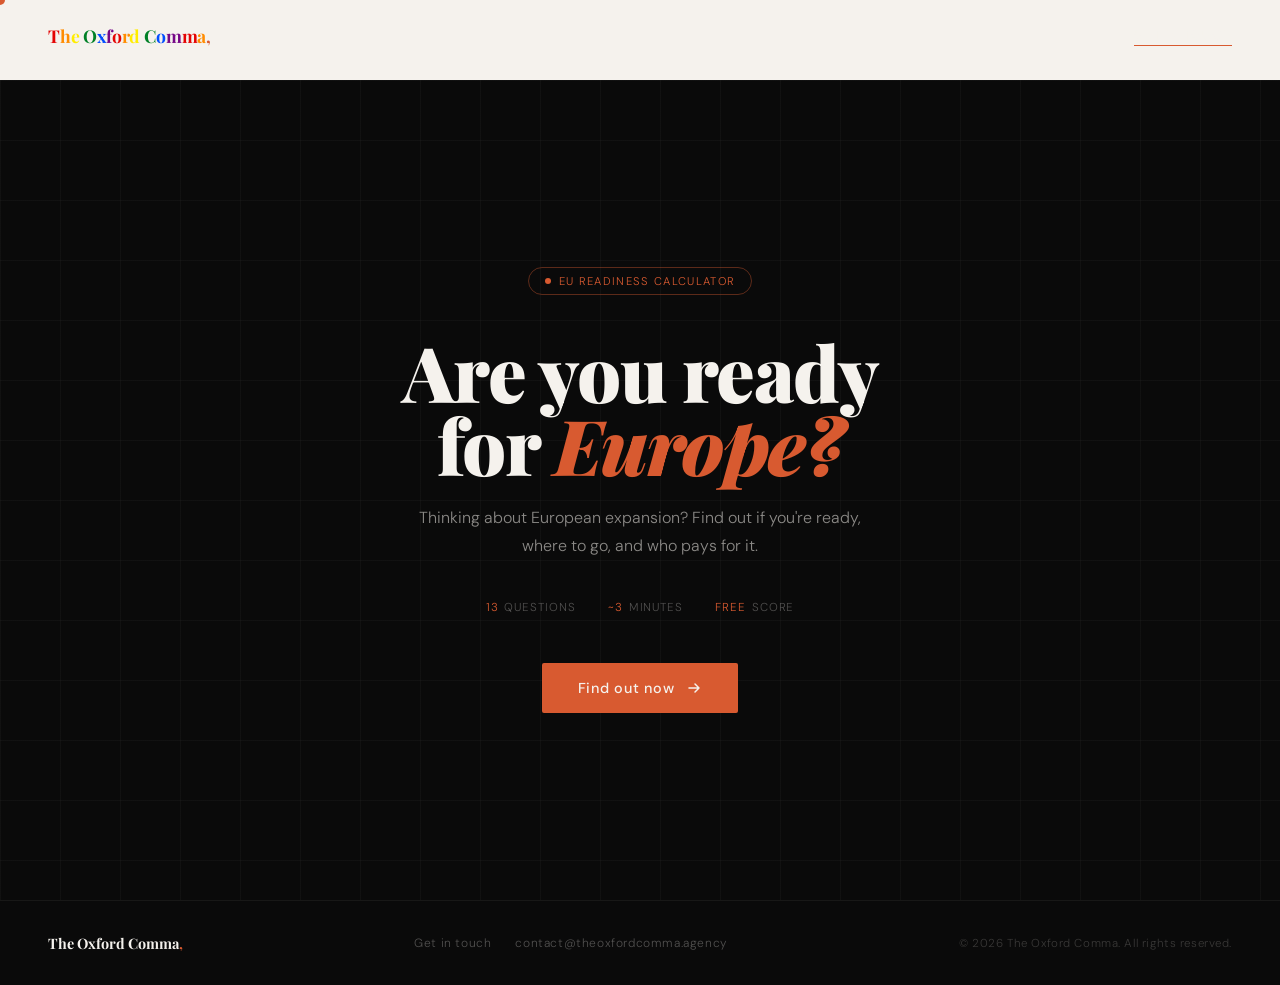
==== eu-readiness.html @ 48e71e90 "eu readiness quiz" ====
<!DOCTYPE html>
<html lang="en">

<head>
  <!-- Google Tag Manager -->
  <script>(function (w, d, s, l, i) {
      w[l] = w[l] || []; w[l].push({
        'gtm.start':
          new Date().getTime(), event: 'gtm.js'
      }); var f = d.getElementsByTagName(s)[0],
        j = d.createElement(s), dl = l != 'dataLayer' ? '&l=' + l : ''; j.async = true; j.src =
          'https://www.googletagmanager.com/gtm.js?id=' + i + dl; f.parentNode.insertBefore(j, f);
    })(window, document, 'script', 'dataLayer', 'GTM-T5JSSHBG');</script>
  <!-- End Google Tag Manager -->

  <meta charset="UTF-8">
  <meta name="viewport" content="width=device-width, initial-scale=1.0">
  <title>Are You Ready for Europe? — The Oxford Comma</title>
  <meta name="description"
    content="Find out if your Canadian tech company is ready for European expansion. 13 questions, 3 minutes, a personalised readiness score and market recommendation.">

  <link rel="preconnect" href="https://fonts.googleapis.com">
  <link rel="preconnect" href="https://fonts.gstatic.com" crossorigin>
  <link
    href="https://fonts.googleapis.com/css2?family=Playfair+Display:ital,wght@0,700;0,900;1,700&family=DM+Sans:wght@300;400;500&display=swap"
    rel="stylesheet">

  <link rel="stylesheet" href="styles.css">
  <link rel="stylesheet" href="eu-readiness.css">
  <script src="scripts/config.js"></script>
  <script src="scripts/components.js" defer></script>
  <script src="scripts/quiz.js" defer></script>
</head>

<body class="quiz-page">
  <!-- Google Tag Manager (noscript) -->
  <noscript><iframe src="https://www.googletagmanager.com/ns.html?id=GTM-T5JSSHBG" height="0" width="0"
      style="display:none;visibility:hidden"></iframe></noscript>
  <!-- End Google Tag Manager (noscript) -->

  <!-- Nav injected here by components.js -->
  <div id="nav-placeholder"></div>

  <main class="quiz-main" style="padding-top: 80px;">

    <!-- Screen 1: Intro -->
    <div class="quiz-screen active" id="screen-intro">
      <div class="intro-grid"></div>
      <div class="intro-inner">
        <div class="intro-pill">
          <span class="intro-pill-dot"></span>
          EU Readiness Calculator
        </div>
        <h1 class="intro-headline">
          Are you ready<br>for <em>Europe?</em>
        </h1>
        <p class="intro-sub">
          Thinking about European expansion? Find out if you're ready, where to go, and who pays for it.
        </p>
        <div class="intro-meta">
          <div class="intro-meta-item"><span>13</span> questions</div>
          <div class="intro-meta-item"><span>~3</span> minutes</div>
          <div class="intro-meta-item"><span>Free</span> score</div>
        </div>
        <button class="btn-start" onclick="startQuiz()">
          Find out now
          <svg width="16" height="16" viewBox="0 0 16 16" fill="none">
            <path d="M3 8h10M9 4l4 4-4 4" stroke="currentColor" stroke-width="1.5" stroke-linecap="round"
              stroke-linejoin="round" />
          </svg>
        </button>
      </div>
    </div>

    <!-- Screen 2: Questions -->
    <div class="quiz-screen" id="screen-questions">
      <div class="quiz-progress-wrap">
        <div class="quiz-progress-track">
          <div class="quiz-progress-bar" id="progressBar"></div>
        </div>
        <span class="quiz-progress-label" id="progressLabel">0 of 13</span>
      </div>
      <div id="questionContainer" style="padding: 4rem 3rem; max-width: 640px; margin: 0 auto; width: 100%;"></div>
    </div>

    <!-- Screen 3: Score reveal -->
    <div class="quiz-screen" id="screen-score">
      <div class="intro-grid"></div>
      <div class="score-inner">
        <div class="score-label">Your readiness score</div>
        <div class="score-display">
          <div class="score-number-wrap">
            <span class="score-counter" id="scoreCounter">0.0</span>
            <span class="score-denom">/10</span>
          </div>
        </div>
        <div class="score-band-label" id="scoreBand"></div>
        <p class="score-body-text" id="scoreBody"></p>
        <div class="score-resource" id="scoreResource"></div>
        <div class="email-gate">
          <div class="email-gate-label">Get your full result</div>
          <div class="email-gate-headline">Which market fits you. What funding is available. A warm introduction to the
            right people.</div>
          <p class="email-gate-sub">Enter your email to unlock your personalised market recommendation and funding
            guide.</p>
          <div class="email-gate-row">
            <input type="email" class="email-gate-input" id="emailInput" placeholder="your@company.com"
              autocomplete="email" onkeydown="if(event.key==='Enter') submitEmail()">
            <button class="email-gate-btn" id="emailSubmitBtn" onclick="submitEmail()">
              Unlock result
              <svg width="14" height="14" viewBox="0 0 16 16" fill="none">
                <path d="M3 8h10M9 4l4 4-4 4" stroke="currentColor" stroke-width="1.5" stroke-linecap="round"
                  stroke-linejoin="round" />
              </svg>
            </button>
          </div>
          <div class="email-error" id="emailError"></div>
          <div class="email-privacy-note">No spam. No phone number. No company size form. We already know enough from
            your answers.</div>
        </div>
      </div>
    </div>

    <!-- Screen 4: Full result -->
    <div class="quiz-screen" id="screen-result">
      <div class="result-header">
        <div class="intro-grid"></div>
        <div class="result-header-inner">
          <div class="result-score-pill" id="resultScoreSummary"></div>
          <h2 class="result-headline">Here's where<br>you <em>land.</em></h2>
          <p class="result-subhead">Your personalised European market recommendation, funding guide, and next step.</p>
        </div>
      </div>
      <div class="result-section">
        <div class="result-section-inner">
          <div class="result-section-label">Recommended market</div>
          <div class="market-block">
            <div class="market-flag" id="resultMarketFlag"></div>
            <div>
              <div class="market-name" id="resultMarketName"></div>
              <p class="market-body" id="resultMarketBody"></p>
              <div class="market-meta-row">
                <div class="market-meta-item">
                  <strong>Partner</strong>
                  <span id="resultMarketPartner"></span>
                </div>
                <div class="market-meta-item">
                  <strong>Grants</strong>
                  <span id="resultMarketGrants"></span> — verify current eligibility at launch.
                </div>
              </div>
            </div>
          </div>
        </div>
      </div>
      <div class="result-section" style="background: #faf8f4;">
        <div class="result-section-inner">
          <div class="result-section-label">Funding & partners</div>
          <p class="funding-body" id="resultFundingCopy"></p>
          <div class="funding-note">
            The Oxford Comma makes warm introductions to NFIA and Berlin Partner as part of our Strategic engagement —
            the same introductions our paying clients receive.
          </div>
        </div>
      </div>
      <div class="result-section" id="resultBriefBlock">
        <div class="result-section-inner">
          <div class="result-section-label">Your sector brief</div>
          <div class="brief-card">
            <div class="brief-card-info">
              <div class="brief-card-label">European Market Brief</div>
              <div class="brief-card-name" id="resultBriefName"></div>
            </div>
            <a class="brief-download-btn" id="resultBriefLink" href="#" download>
              Download PDF
              <svg width="13" height="13" viewBox="0 0 16 16" fill="none">
                <path d="M8 3v7M5 8l3 3 3-3M3 13h10" stroke="currentColor" stroke-width="1.5" stroke-linecap="round"
                  stroke-linejoin="round" />
              </svg>
            </a>
          </div>
        </div>
      </div>
      <div class="result-section" style="background: var(--black);">
        <div class="result-section-inner">
          <div class="result-section-label" style="color: var(--accent);">Next step</div>
          <div class="result-cta-block">
            <a class="result-cta-btn" id="resultCta" href="mailto:contact@theoxfordcomma.agency">
              <span id="resultCtaLabel">Talk to us</span>
              <svg width="15" height="15" viewBox="0 0 16 16" fill="none">
                <path d="M3 8h10M9 4l4 4-4 4" stroke="currentColor" stroke-width="1.5" stroke-linecap="round"
                  stroke-linejoin="round" />
              </svg>
            </a>
            <button class="result-restart-btn" onclick="restartQuiz()">↺ Retake the quiz</button>
          </div>
        </div>
      </div>
    </div>

  </main>
  <!-- Footer injected here by components.js -->
  <div id="footer-placeholder"></div>

</body>

</html>
---- styles.css ----
:root {
  --black: #0a0a0a;
  --white: #f5f2ed;
  --accent: #D85A30;
  --accent-dark: #b84820;
  --gray: #888;
  --border: rgba(10,10,10,0.12);
  --serif: 'Playfair Display', Georgia, serif;
  --sans: 'DM Sans', sans-serif;
}

*, *::before, *::after {
  box-sizing: border-box;
  margin: 0;
  padding: 0;
}

html {
  scroll-behavior: smooth;
  font-size: 16px;
}

body {
  background: var(--white);
  color: var(--black);
  font-family: var(--sans);
  font-weight: 300;
  overflow-x: hidden;
  cursor: none;
}

.cursor {
  position: fixed;
  width: 10px;
  height: 10px;
  background: var(--accent);
  border-radius: 50%;
  pointer-events: none;
  z-index: 9999;
  transform: translate(-50%, -50%);
  transition: transform 0.1s ease, width 0.2s ease, height 0.2s ease;
}

.cursor.expanded {
  width: 40px;
  height: 40px;
  background: rgba(216,90,48,0.15);
  border: 1px solid var(--accent);
}

nav {
  position: fixed;
  top: 0;
  left: 0;
  right: 0;
  z-index: 100;
  display: flex;
  justify-content: space-between;
  align-items: center;
  padding: 1.5rem 3rem;
  transition: background 0.4s ease, padding 0.4s ease, backdrop-filter 0.4s ease;
}

nav.scrolled {
  background: rgba(245,242,237,0.92);
  backdrop-filter: blur(12px);
  padding: 1rem 3rem;
  border-bottom: 1px solid var(--border);
}

.nav-logo {
  font-family: var(--serif);
  font-size: 1.1rem;
  font-weight: 700;
  color: var(--white);
  text-decoration: none;
  letter-spacing: -0.01em;
  transition: color 0.4s ease;
}

nav.scrolled .nav-logo {
  color: var(--black);
}

.nav-logo span {
  color: var(--accent);
}

.nav-logo .p1 { color: #E40303; }
.nav-logo .p2 { color: #FF8C00; }
.nav-logo .p3 { color: #FFED00; }
.nav-logo .p4 { color: #008026; }
.nav-logo .p5 { color: #004DFF; }
.nav-logo .p6 { color: #750787; }
.nav-logo .pride-comma { color: var(--accent); }

nav.scrolled .nav-logo .p1,
nav.scrolled .nav-logo .p2,
nav.scrolled .nav-logo .p3,
nav.scrolled .nav-logo .p4,
nav.scrolled .nav-logo .p5,
nav.scrolled .nav-logo .p6 { filter: brightness(0.8); }

.nav-cta {
  font-size: 0.8rem;
  font-weight: 500;
  letter-spacing: 0.08em;
  text-transform: uppercase;
  color: var(--white);
  text-decoration: none;
  border-bottom: 1px solid var(--accent);
  padding-bottom: 2px;
  transition: color 0.4s ease;
}

nav.scrolled .nav-cta {
  color: var(--black);
}

.nav-cta:hover {
  color: var(--accent);
}

#hero {
  min-height: 100vh;
  display: flex;
  flex-direction: column;
  justify-content: flex-end;
  padding: 0 3rem 5rem;
  position: relative;
  overflow: hidden;
}

.hero-bg {
  position: absolute;
  inset: 0;
  background: var(--black);
}

.hero-grid {
  position: absolute;
  inset: 0;
  background-image:
    linear-gradient(rgba(245,242,237,0.04) 1px, transparent 1px),
    linear-gradient(90deg, rgba(245,242,237,0.04) 1px, transparent 1px);
  background-size: 60px 60px;
}

.hero-copy {
  position: relative;
  z-index: 1;
}

.hero-pill {
  display: inline-flex;
  align-items: center;
  gap: 8px;
  border: 1px solid rgba(216,90,48,0.4);
  border-radius: 100px;
  padding: 6px 14px;
  font-size: 0.72rem;
  letter-spacing: 0.1em;
  text-transform: uppercase;
  color: var(--accent);
  margin-bottom: 2rem;
  width: fit-content;
}

.hero-pill-dot {
  width: 6px;
  height: 6px;
  border-radius: 50%;
  background: var(--accent);
  animation: pulse 2s ease infinite;
}

@keyframes pulse {
  0%, 100% {
    opacity: 1;
    transform: scale(1);
  }
  50% {
    opacity: 0.5;
    transform: scale(0.7);
  }
}

.hero-headline {
  font-family: var(--serif);
  font-size: clamp(3rem, 8vw, 7rem);
  font-weight: 900;
  line-height: 0.95;
  color: var(--white);
  letter-spacing: -0.02em;
  max-width: 800px;
}

.hero-headline em {
  font-style: italic;
  color: var(--accent);
}

.hero-sub {
  margin-top: 2rem;
  font-size: 1rem;
  font-weight: 300;
  color: rgba(245,242,237,0.6);
  max-width: 440px;
  line-height: 1.7;
}

.hero-actions {
  margin-top: 2.5rem;
  display: flex;
  align-items: center;
  gap: 2rem;
}

.btn-primary {
  display: inline-flex;
  align-items: center;
  gap: 10px;
  background: var(--accent);
  color: var(--white);
  text-decoration: none;
  font-size: 0.85rem;
  font-weight: 500;
  letter-spacing: 0.05em;
  padding: 14px 28px;
  border-radius: 2px;
  transition: background 0.2s, transform 0.2s;
}

.btn-primary:hover {
  background: var(--accent-dark);
  transform: translateY(-1px);
}

.btn-primary svg {
  transition: transform 0.2s;
}

.btn-primary:hover svg {
  transform: translateX(4px);
}

.hero-scroll {
  font-size: 0.75rem;
  color: rgba(245,242,237,0.4);
  letter-spacing: 0.08em;
  text-transform: uppercase;
  display: flex;
  align-items: center;
  gap: 8px;
}

.hero-scroll-line {
  width: 40px;
  height: 1px;
  background: rgba(245,242,237,0.2);
}

.hero-coming {
  position: absolute;
  top: 8rem;
  right: 3rem;
  font-size: 0.72rem;
  letter-spacing: 0.12em;
  text-transform: uppercase;
  color: rgba(245,242,237,0.65);
  writing-mode: vertical-rl;
  text-orientation: mixed;
}

.reveal,
.reveal-left {
  opacity: 0;
  transform: translateY(32px);
  transition: opacity 0.7s ease, transform 0.7s ease;
}

.reveal-left {
  transform: translateX(-32px);
}

.reveal.visible,
.reveal-left.visible {
  opacity: 1;
  transform: translate(0, 0);
}

.delay-d07 { transition-delay: 0.07s; }
.delay-d08 { transition-delay: 0.08s; }
.delay-d10 { transition-delay: 0.1s; }
.delay-d14 { transition-delay: 0.14s; }
.delay-d15 { transition-delay: 0.15s; }
.delay-d16 { transition-delay: 0.16s; }
.delay-d20 { transition-delay: 0.2s; }
.delay-d21 { transition-delay: 0.21s; }
.delay-d24 { transition-delay: 0.24s; }
.delay-d32 { transition-delay: 0.32s; }

section {
  padding: 7rem 3rem;
}

.section-label {
  font-size: 0.7rem;
  font-weight: 500;
  letter-spacing: 0.14em;
  text-transform: uppercase;
  color: var(--accent);
  margin-bottom: 1.5rem;
  display: flex;
  align-items: center;
  gap: 10px;
}

.section-label::after {
  content: '';
  display: inline-block;
  width: 30px;
  height: 1px;
  background: var(--accent);
}

#why {
  background: var(--white);
}

.why-headline {
  font-family: var(--serif);
  font-size: clamp(2rem, 4.5vw, 3.8rem);
  font-weight: 700;
  line-height: 1.1;
  letter-spacing: -0.02em;
  max-width: 800px;
  margin-bottom: 4rem;
}

.why-headline em {
  font-style: italic;
  color: var(--accent);
}

.stats-row {
  display: grid;
  grid-template-columns: repeat(3, 1fr);
  gap: 1px;
  background: var(--border);
  border: 1px solid var(--border);
  margin-bottom: 4rem;
}

.stat-item {
  background: var(--white);
  padding: 2.5rem 2rem;
}

.stat-number {
  font-family: var(--serif);
  font-size: clamp(2.2rem, 4vw, 3.5rem);
  font-weight: 900;
  color: var(--black);
  line-height: 1;
  letter-spacing: -0.03em;
}

.stat-number span {
  color: var(--accent);
}

.stat-label {
  font-size: 0.82rem;
  color: var(--gray);
  margin-top: 0.5rem;
  line-height: 1.5;
}

.why-body {
  display: grid;
  grid-template-columns: 1fr 1fr;
  gap: 4rem;
  align-items: start;
  border-top: 1px solid var(--border);
  padding-top: 3rem;
}

.why-text {
  font-size: 1.05rem;
  line-height: 1.8;
  color: #333;
  font-weight: 300;
}

.why-tags {
  display: flex;
  flex-wrap: wrap;
  gap: 8px;
}

.tag {
  font-size: 0.78rem;
  font-weight: 400;
  padding: 7px 14px;
  border: 1px solid var(--border);
  border-radius: 2px;
  color: #444;
  transition: border-color 0.2s, color 0.2s;
}

.tag:hover {
  border-color: var(--accent);
  color: var(--accent);
}

#what {
  background: var(--black);
  color: var(--white);
}

#what .section-label {
  color: var(--accent);
}

#what .section-label::after {
  background: var(--accent);
}

.what-headline {
  font-family: var(--serif);
  font-size: clamp(1.8rem, 3.5vw, 3rem);
  font-weight: 700;
  line-height: 1.15;
  max-width: 600px;
  margin-bottom: 1rem;
  letter-spacing: -0.02em;
}

.what-sub {
  font-size: 1rem;
  color: rgba(245,242,237,0.5);
  max-width: 480px;
  margin-bottom: 4rem;
  line-height: 1.7;
}

.steps {
  display: grid;
  grid-template-columns: repeat(5, 1fr);
  gap: 1px;
  background: rgba(245,242,237,0.08);
  border: 1px solid rgba(245,242,237,0.08);
}

.step {
  background: var(--black);
  padding: 2rem 1.5rem;
  transition: background 0.3s;
  cursor: default;
}

.step:hover {
  background: #141414;
}

.step-num {
  font-size: 0.72rem;
  font-weight: 500;
  letter-spacing: 0.1em;
  color: var(--accent);
  margin-bottom: 1.5rem;
  display: block;
}

.step-title {
  font-family: var(--serif);
  font-size: 1rem;
  font-weight: 700;
  color: var(--white);
  line-height: 1.3;
  margin-bottom: 0.75rem;
}

.step-desc {
  font-size: 0.78rem;
  color: rgba(245,242,237,0.4);
  line-height: 1.6;
}

.what-note {
  margin-top: 3rem;
  padding-top: 2rem;
  border-top: 1px solid rgba(245,242,237,0.08);
  font-size: 1rem;
  color: rgba(245,242,237,0.4);
  font-style: italic;
  font-family: var(--serif);
}

#industries {
  background: var(--white);
}

.industries-top {
  display: flex;
  justify-content: space-between;
  align-items: flex-end;
  margin-bottom: 3rem;
  gap: 2rem;
}

.industries-headline {
  font-family: var(--serif);
  font-size: clamp(1.8rem, 3.5vw, 3rem);
  font-weight: 700;
  letter-spacing: -0.02em;
  line-height: 1.1;
}

.industries-sub {
  font-size: 0.85rem;
  color: var(--gray);
  max-width: 280px;
  line-height: 1.7;
  text-align: right;
}

.industries-grid {
  display: grid;
  grid-template-columns: repeat(3, 1fr);
  gap: 1px;
  background: var(--border);
  border: 1px solid var(--border);
}

.industry-item {
  background: var(--white);
  padding: 2.5rem 2rem;
  transition: background 0.25s;
  position: relative;
  overflow: hidden;
}

.industry-item::after {
  content: '';
  position: absolute;
  bottom: 0;
  left: 0;
  width: 0;
  height: 2px;
  background: var(--accent);
  transition: width 0.35s ease;
}

.industry-item:hover {
  background: #faf8f4;
}

.industry-item:hover::after {
  width: 100%;
}

.industry-icon {
  font-size: 1.5rem;
  margin-bottom: 1rem;
  display: block;
}

.industry-name {
  font-family: var(--serif);
  font-size: 1.2rem;
  font-weight: 700;
  margin-bottom: 0.5rem;
}

.industry-desc {
  font-size: 0.8rem;
  color: var(--gray);
  line-height: 1.6;
}

#who {
  background: #f0ede6;
}

.who-layout {
  display: grid;
  grid-template-columns: 1fr 1fr;
  gap: 6rem;
  align-items: start;
}

.who-headline {
  font-family: var(--serif);
  font-size: clamp(2rem, 3.5vw, 3rem);
  font-weight: 700;
  letter-spacing: -0.02em;
  line-height: 1.1;
  margin-bottom: 1.5rem;
}

.who-text {
  font-size: 0.95rem;
  line-height: 1.85;
  color: #333;
  font-weight: 300;
  margin-bottom: 2rem;
}

.who-partner {
  display: flex;
  align-items: center;
  gap: 12px;
  font-size: 0.78rem;
  color: var(--gray);
  letter-spacing: 0.05em;
}

.who-partner-badge {
  display: inline-block;
  font-size: 0.75rem;
  font-weight: 500;
  padding: 6px 14px;
  border: 1px solid var(--border);
  background: var(--white);
  border-radius: 2px;
  color: var(--black);
}

.team-list {
  display: flex;
  flex-direction: column;
  gap: 1px;
}

.team-item {
  background: var(--white);
  padding: 1.75rem 2rem;
  display: flex;
  align-items: center;
  gap: 1.25rem;
  transition: transform 0.2s;
}

.team-item:hover {
  transform: translateX(4px);
}

.team-avatar {
  width: 48px;
  height: 48px;
  border-radius: 50%;
  display: flex;
  align-items: center;
  justify-content: center;
  font-family: var(--serif);
  font-size: 1rem;
  font-weight: 700;
  flex-shrink: 0;
}

.avatar-cn {
  background: #FAECE7;
  color: #993C1D;
}

.avatar-fo {
  background: #E1F5EE;
  color: #0F6E56;
}

.avatar-kt {
  background: #E6F1FB;
  color: #185FA5;
}

.team-info {
  flex: 1;
}

.team-name {
  font-weight: 500;
  font-size: 0.95rem;
  margin-bottom: 2px;
}

.team-role {
  font-size: 0.78rem;
  color: var(--gray);
}

.team-city {
  font-size: 0.72rem;
  color: var(--accent);
  letter-spacing: 0.05em;
}

#contact {
  background: var(--black);
  color: var(--white);
}

#contact .section-label {
  color: var(--accent);
}

#contact .section-label::after {
  background: var(--accent);
}

.contact-layout {
  display: grid;
  grid-template-columns: 1fr 1.4fr;
  gap: 6rem;
  align-items: start;
}

.contact-headline {
  font-family: var(--serif);
  font-size: clamp(2rem, 3.5vw, 3rem);
  font-weight: 700;
  line-height: 1.1;
  letter-spacing: -0.02em;
  margin-bottom: 1.5rem;
}

.contact-text {
  font-size: 0.88rem;
  color: rgba(245,242,237,0.5);
  line-height: 1.8;
  margin-bottom: 2rem;
}

.contact-email {
  font-size: 0.82rem;
  color: rgba(245,242,237,0.4);
  letter-spacing: 0.03em;
}

.contact-email a {
  color: var(--accent);
  text-decoration: none;
  border-bottom: 1px solid rgba(216,90,48,0.3);
  transition: border-color 0.2s;
}

.contact-email a:hover {
  border-color: var(--accent);
}

.form {
  display: flex;
  flex-direction: column;
  gap: 0;
}

.form-row {
  display: grid;
  grid-template-columns: 1fr 1fr;
  gap: 1px;
  background: rgba(245,242,237,0.06);
}

.form-row.single {
  grid-template-columns: 1fr;
}

.form-field-wrap {
  background: var(--black);
  position: relative;
}

.form-field-wrap label {
  position: absolute;
  top: 1rem;
  left: 1rem;
  font-size: 0.7rem;
  letter-spacing: 0.1em;
  text-transform: uppercase;
  color: rgba(245,242,237,0.3);
  pointer-events: none;
  transition: all 0.2s ease;
}

.form-field-wrap.focused label,
.form-field-wrap.filled label {
  top: 0.5rem;
  font-size: 0.6rem;
  color: var(--accent);
}

.form-field-wrap input,
.form-field-wrap select,
.form-field-wrap textarea {
  width: 100%;
  background: transparent;
  border: none;
  outline: none;
  color: var(--white);
  font-family: var(--sans);
  font-size: 0.88rem;
  font-weight: 300;
  padding: 1.6rem 1rem 0.6rem;
  appearance: none;
  -webkit-appearance: none;
}

.form-field-wrap select option {
  background: #111;
  color: var(--white);
}

.form-field-wrap textarea {
  resize: none;
  height: 100px;
}

.form-field-wrap::after {
  content: '';
  position: absolute;
  bottom: 0;
  left: 0;
  width: 0;
  height: 1px;
  background: var(--accent);
  transition: width 0.3s ease;
}

.form-field-wrap.focused::after {
  width: 100%;
}

.form-separator {
  height: 1px;
  background: rgba(245,242,237,0.06);
  margin: 0;
}

.form-consent {
  display: flex;
  align-items: flex-start;
  gap: 12px;
  padding: 1.25rem 0;
  font-size: 0.78rem;
  color: rgba(245,242,237,0.4);
  line-height: 1.6;
  border-top: 1px solid rgba(245,242,237,0.06);
  margin-top: 1px;
}

.form-consent input[type="checkbox"] {
  width: 16px;
  height: 16px;
  margin-top: 2px;
  accent-color: var(--accent);
  flex-shrink: 0;
  cursor: pointer;
}

.form-consent a {
  color: var(--accent);
  text-decoration: none;
}

.form-consent a:hover {
  text-decoration: underline;
}

.btn-submit {
  display: flex;
  align-items: center;
  justify-content: space-between;
  width: 100%;
  background: var(--accent);
  color: var(--white);
  border: none;
  font-family: var(--sans);
  font-size: 0.85rem;
  font-weight: 500;
  letter-spacing: 0.06em;
  padding: 1.1rem 1.5rem;
  cursor: pointer;
  border-radius: 2px;
  margin-top: 1rem;
  transition: background 0.2s, transform 0.2s;
}

.btn-submit:hover {
  background: var(--accent-dark);
  transform: translateY(-1px);
}

.btn-submit:disabled {
  opacity: 0.5;
  cursor: not-allowed;
  transform: none;
}

.btn-submit svg {
  transition: transform 0.2s;
}

.btn-submit:hover svg {
  transform: translateX(4px);
}

.form-status {
  font-size: 0.82rem;
  margin-top: 0.75rem;
  min-height: 1.2rem;
  display: none;
}

.form-status.success {
  color: #4caf8a;
  display: block;
}

.form-status.error {
  color: #e26060;
  display: block;
}

footer {
  background: var(--black);
  border-top: 1px solid rgba(245,242,237,0.06);
  padding: 2rem 3rem;
  display: flex;
  justify-content: space-between;
  align-items: center;
  gap: 1rem;
  flex-wrap: wrap;
}

.footer-logo {
  font-family: var(--serif);
  font-size: 0.9rem;
  font-weight: 700;
  color: var(--white);
}

.footer-logo span {
  color: var(--accent);
}

.footer-links {
  display: flex;
  gap: 1.5rem;
  align-items: center;
}

.footer-link {
  font-size: 0.75rem;
  color: rgba(245,242,237,0.3);
  text-decoration: none;
  letter-spacing: 0.05em;
  transition: color 0.2s;
  cursor: pointer;
}

.footer-link:hover {
  color: rgba(245,242,237,0.7);
}

.footer-copy {
  font-size: 0.72rem;
  color: rgba(245,242,237,0.2);
  letter-spacing: 0.05em;
}

.modal-overlay {
  display: none;
  position: fixed;
  inset: 0;
  background: rgba(10,10,10,0.85);
  z-index: 1000;
  align-items: flex-end;
  justify-content: center;
}

.modal-overlay.open {
  display: flex;
}

.modal {
  background: #111;
  border: 1px solid rgba(245,242,237,0.1);
  border-radius: 4px 4px 0 0;
  width: 100%;
  max-width: 680px;
  max-height: 70vh;
  overflow-y: auto;
  padding: 2.5rem 3rem;
  transform: translateY(100%);
  transition: transform 0.4s cubic-bezier(0.32,0.72,0,1);
}

.modal-overlay.open .modal {
  transform: translateY(0);
}

.modal-header {
  display: flex;
  justify-content: space-between;
  align-items: flex-start;
  margin-bottom: 2rem;
}

.modal-title {
  font-family: var(--serif);
  font-size: 1.4rem;
  font-weight: 700;
  color: var(--white);
}

.modal-close {
  background: none;
  border: none;
  color: rgba(245,242,237,0.4);
  font-size: 1.2rem;
  cursor: pointer;
  padding: 4px;
  line-height: 1;
  transition: color 0.2s;
}

.modal-close:hover {
  color: var(--white);
}

.modal h3 {
  font-size: 0.72rem;
  font-weight: 500;
  letter-spacing: 0.1em;
  text-transform: uppercase;
  color: var(--accent);
  margin: 1.5rem 0 0.5rem;
}

.modal p {
  font-size: 0.85rem;
  color: rgba(245,242,237,0.5);
  line-height: 1.8;
  font-weight: 300;
}

.modal a {
  color: var(--accent);
}

.hp-field {
  display: none !important;
  visibility: hidden;
}

@media (pointer: coarse) {
  body {
    cursor: auto;
  }
  .cursor {
    display: none;
  }
}

@media (max-width: 900px) {
  nav {
    padding: 1.25rem 1.5rem;
  }

  nav.scrolled {
    padding: 0.9rem 1.5rem;
  }

  section {
    padding: 5rem 1.5rem;
  }

  #hero {
    padding: 0 1.5rem 4rem;
  }

  .hero-coming {
    display: none;
  }

  .stats-row,
  .steps,
  .industries-grid {
    grid-template-columns: 1fr 1fr;
  }

  .why-body,
  .who-layout,
  .contact-layout {
    grid-template-columns: 1fr;
    gap: 3rem;
  }

  .industries-top {
    flex-direction: column;
    align-items: flex-start;
  }

  .industries-sub {
    text-align: left;
  }

  .form-row {
    grid-template-columns: 1fr;
  }

  footer {
    flex-direction: column;
    align-items: flex-start;
    gap: 1rem;
  }

  .modal {
    padding: 2rem 1.5rem;
  }
}

@media (max-width: 560px) {
  .stats-row,
  .steps,
  .industries-grid {
    grid-template-columns: 1fr;
  }

  .hero-headline {
    font-size: 2.8rem;
  }

  .hero-actions {
    flex-direction: column;
    align-items: flex-start;
    gap: 1.25rem;
  }
}
---- eu-readiness.css ----
/* ─────────────────────────────────────────────
   The Oxford Comma — EU Readiness Quiz
   eu-readiness.css
   Extends styles.css — all CSS variables
   and base styles come from there.
───────────────────────────────────────────── */

/* ── Quiz page layout ─────────────────────── */

.quiz-page {
    min-height: 100vh;
    background: var(--white);
    display: flex;
    flex-direction: column;
}

.quiz-main {
    flex: 1;
    display: flex;
    flex-direction: column;
}

/* ── Screen management ────────────────────── */

.quiz-screen {
    display: none;
    flex: 1;
}

.quiz-screen.active {
    display: flex;
    flex-direction: column;
}

/* ── Progress bar ─────────────────────────── */

.quiz-progress-wrap {
    position: sticky;
    top: 0;
    z-index: 50;
    background: var(--white);
    border-bottom: 1px solid var(--border);
    padding: 0.6rem 3rem;
    display: flex;
    align-items: center;
    gap: 1rem;
}

.quiz-progress-track {
    flex: 1;
    height: 2px;
    background: rgba(10, 10, 10, 0.08);
    border-radius: 2px;
    overflow: hidden;
}

.quiz-progress-bar {
    height: 100%;
    background: var(--accent);
    border-radius: 2px;
    width: 0%;
    transition: width 0.4s ease;
}

.quiz-progress-label {
    font-size: 0.7rem;
    font-weight: 500;
    letter-spacing: 0.08em;
    color: var(--gray);
    white-space: nowrap;
    text-transform: uppercase;
}

/* ── Screen: Intro ────────────────────────── */

#screen-intro {
    background: var(--black);
    align-items: center;
    justify-content: center;
    min-height: calc(100vh - 80px);
    padding: 6rem 3rem;
    position: relative;
    overflow: hidden;
}

.intro-grid {
    position: absolute;
    inset: 0;
    background-image:
        linear-gradient(rgba(245, 242, 237, 0.03) 1px, transparent 1px),
        linear-gradient(90deg, rgba(245, 242, 237, 0.03) 1px, transparent 1px);
    background-size: 60px 60px;
    pointer-events: none;
}

.intro-inner {
    position: relative;
    z-index: 1;
    max-width: 680px;
    text-align: center;
}

.intro-pill {
    display: inline-flex;
    align-items: center;
    gap: 8px;
    border: 1px solid rgba(216, 90, 48, 0.4);
    border-radius: 100px;
    padding: 6px 16px;
    font-size: 0.7rem;
    letter-spacing: 0.12em;
    text-transform: uppercase;
    color: var(--accent);
    margin-bottom: 2.5rem;
}

.intro-pill-dot {
    width: 6px;
    height: 6px;
    border-radius: 50%;
    background: var(--accent);
    animation: pulse 2s ease infinite;
}

.intro-headline {
    font-family: var(--serif);
    font-size: clamp(2.4rem, 6vw, 5rem);
    font-weight: 900;
    color: var(--white);
    line-height: 0.95;
    letter-spacing: -0.02em;
    margin-bottom: 1.5rem;
}

.intro-headline em {
    font-style: italic;
    color: var(--accent);
}

.intro-sub {
    font-size: 1rem;
    color: rgba(245, 242, 237, 0.55);
    line-height: 1.75;
    max-width: 480px;
    margin: 0 auto 2.5rem;
    font-weight: 300;
}

.intro-meta {
    display: flex;
    align-items: center;
    justify-content: center;
    gap: 2rem;
    margin-bottom: 3rem;
}

.intro-meta-item {
    font-size: 0.72rem;
    letter-spacing: 0.08em;
    text-transform: uppercase;
    color: rgba(245, 242, 237, 0.3);
    display: flex;
    align-items: center;
    gap: 6px;
}

.intro-meta-item span {
    color: var(--accent);
}

.btn-start {
    display: inline-flex;
    align-items: center;
    gap: 12px;
    background: var(--accent);
    color: var(--white);
    border: none;
    font-family: var(--sans);
    font-size: 0.9rem;
    font-weight: 500;
    letter-spacing: 0.05em;
    padding: 16px 36px;
    border-radius: 2px;
    cursor: pointer;
    transition: background 0.2s, transform 0.2s;
}

.btn-start:hover {
    background: var(--accent-dark);
    transform: translateY(-2px);
}

.btn-start svg {
    transition: transform 0.2s;
}

.btn-start:hover svg {
    transform: translateX(4px);
}

/* ── Screen: Questions ────────────────────── */

#screen-questions {
    background: var(--white);
    min-height: calc(100vh - 80px);
    align-items: center;
    justify-content: center;
    padding: 4rem 3rem;
}

#questionContainer {
    width: 100%;
    max-width: 640px;
}

.question-wrap {
    animation: fadeSlideIn 0.35s ease;
}

@keyframes fadeSlideIn {
    from {
        opacity: 0;
        transform: translateY(16px);
    }

    to {
        opacity: 1;
        transform: translateY(0);
    }
}

.question-type-tag {
    font-size: 0.68rem;
    font-weight: 500;
    letter-spacing: 0.14em;
    text-transform: uppercase;
    color: var(--accent);
    margin-bottom: 1rem;
    display: flex;
    align-items: center;
    gap: 8px;
}

.question-type-tag::after {
    content: '';
    display: inline-block;
    width: 24px;
    height: 1px;
    background: var(--accent);
}

.question-text {
    font-family: var(--serif);
    font-size: clamp(1.4rem, 3vw, 2rem);
    font-weight: 700;
    color: var(--black);
    line-height: 1.2;
    letter-spacing: -0.02em;
    margin-bottom: 2.5rem;
}

.options-list {
    display: flex;
    flex-direction: column;
    gap: 8px;
    margin-bottom: 2.5rem;
}

.quiz-option {
    display: flex;
    align-items: center;
    gap: 14px;
    padding: 1rem 1.25rem;
    background: var(--white);
    border: 1px solid var(--border);
    border-radius: 2px;
    cursor: pointer;
    font-family: var(--sans);
    font-size: 0.9rem;
    font-weight: 300;
    color: var(--black);
    text-align: left;
    width: 100%;
    transition: border-color 0.2s, background 0.2s, transform 0.15s;
    position: relative;
}

.quiz-option:hover {
    border-color: var(--accent);
    background: #faf8f4;
    transform: translateX(4px);
}

.quiz-option.selected {
    border-color: var(--accent);
    background: #fdf4f0;
    color: var(--black);
}

.quiz-option.selected .option-marker {
    background: var(--accent);
    border-color: var(--accent);
}

.option-marker {
    width: 18px;
    height: 18px;
    border-radius: 50%;
    border: 1.5px solid var(--border);
    flex-shrink: 0;
    transition: background 0.2s, border-color 0.2s;
    position: relative;
}

.quiz-option.selected .option-marker::after {
    content: '';
    position: absolute;
    inset: 3px;
    border-radius: 50%;
    background: var(--white);
}

.option-text {
    line-height: 1.4;
}

.question-nav {
    display: flex;
    align-items: center;
    justify-content: space-between;
    border-top: 1px solid var(--border);
    padding-top: 1.5rem;
}

.quiz-back-btn {
    background: none;
    border: none;
    font-family: var(--sans);
    font-size: 0.82rem;
    font-weight: 400;
    color: var(--gray);
    cursor: pointer;
    letter-spacing: 0.05em;
    padding: 0.5rem 0;
    transition: color 0.2s;
}

.quiz-back-btn:hover {
    color: var(--black);
}

.quiz-next-btn {
    display: inline-flex;
    align-items: center;
    gap: 8px;
    background: var(--black);
    color: var(--white);
    border: none;
    font-family: var(--sans);
    font-size: 0.85rem;
    font-weight: 500;
    letter-spacing: 0.05em;
    padding: 12px 24px;
    border-radius: 2px;
    cursor: pointer;
    transition: background 0.2s, transform 0.2s, opacity 0.2s;
}

.quiz-next-btn:hover:not(:disabled) {
    background: #1a1a1a;
    transform: translateY(-1px);
}

.quiz-next-btn:disabled {
    opacity: 0.3;
    cursor: not-allowed;
    transform: none;
}

/* ── Screen: Score reveal ─────────────────── */

#screen-score {
    background: var(--black);
    align-items: center;
    justify-content: center;
    min-height: calc(100vh - 80px);
    padding: 5rem 3rem;
    position: relative;
    overflow: hidden;
}

#screen-score .intro-grid {
    position: absolute;
    inset: 0;
    pointer-events: none;
}

.score-inner {
    position: relative;
    z-index: 1;
    max-width: 600px;
    text-align: center;
}

.score-label {
    font-size: 0.7rem;
    font-weight: 500;
    letter-spacing: 0.14em;
    text-transform: uppercase;
    color: var(--accent);
    margin-bottom: 2rem;
    display: flex;
    align-items: center;
    justify-content: center;
    gap: 10px;
}

.score-label::before,
.score-label::after {
    content: '';
    display: inline-block;
    width: 24px;
    height: 1px;
    background: var(--accent);
}

.score-display {
    margin-bottom: 1.5rem;
}

.score-number-wrap {
    display: flex;
    align-items: baseline;
    justify-content: center;
    gap: 4px;
}

.score-counter {
    font-family: var(--serif);
    font-size: clamp(5rem, 15vw, 10rem);
    font-weight: 900;
    color: var(--white);
    line-height: 1;
    letter-spacing: -0.04em;
}

.score-denom {
    font-family: var(--serif);
    font-size: clamp(2rem, 5vw, 3.5rem);
    font-weight: 700;
    color: rgba(245, 242, 237, 0.3);
    letter-spacing: -0.02em;
}

.score-band-label {
    display: inline-block;
    font-size: 0.78rem;
    font-weight: 500;
    letter-spacing: 0.12em;
    text-transform: uppercase;
    padding: 6px 16px;
    border-radius: 100px;
    margin-bottom: 2rem;
}

.band-low {
    background: rgba(180, 60, 60, 0.15);
    color: #e07070;
    border: 1px solid rgba(180, 60, 60, 0.3);
}

.band-mid {
    background: rgba(216, 160, 48, 0.15);
    color: #e0b84a;
    border: 1px solid rgba(216, 160, 48, 0.3);
}

.band-high {
    background: rgba(80, 180, 120, 0.15);
    color: #5cc995;
    border: 1px solid rgba(80, 180, 120, 0.3);
}

.score-body-text {
    font-size: 0.95rem;
    color: rgba(245, 242, 237, 0.6);
    line-height: 1.8;
    font-weight: 300;
    margin-bottom: 1.25rem;
    max-width: 520px;
    margin-left: auto;
    margin-right: auto;
}

.score-resource {
    font-size: 0.85rem;
    color: rgba(245, 242, 237, 0.4);
    line-height: 1.7;
    margin-bottom: 2.5rem;
}

.score-resource a {
    color: var(--accent);
    text-decoration: none;
    border-bottom: 1px solid rgba(216, 90, 48, 0.3);
    transition: border-color 0.2s;
}

.score-resource a:hover {
    border-color: var(--accent);
}

/* ── Email gate ───────────────────────────── */

.email-gate {
    margin-top: 2.5rem;
    border-top: 1px solid rgba(245, 242, 237, 0.08);
    padding-top: 2.5rem;
}

.email-gate-label {
    font-size: 0.72rem;
    letter-spacing: 0.1em;
    text-transform: uppercase;
    color: rgba(245, 242, 237, 0.35);
    margin-bottom: 0.75rem;
}

.email-gate-headline {
    font-family: var(--serif);
    font-size: 1.2rem;
    font-weight: 700;
    color: var(--white);
    margin-bottom: 0.5rem;
    line-height: 1.3;
}

.email-gate-sub {
    font-size: 0.82rem;
    color: rgba(245, 242, 237, 0.4);
    line-height: 1.6;
    margin-bottom: 1.5rem;
}

.email-gate-row {
    display: flex;
    gap: 8px;
    max-width: 480px;
    margin: 0 auto;
}

.email-gate-input {
    flex: 1;
    background: rgba(245, 242, 237, 0.06);
    border: 1px solid rgba(245, 242, 237, 0.12);
    color: var(--white);
    font-family: var(--sans);
    font-size: 0.88rem;
    font-weight: 300;
    padding: 12px 16px;
    border-radius: 2px;
    outline: none;
    transition: border-color 0.2s;
}

.email-gate-input::placeholder {
    color: rgba(245, 242, 237, 0.25);
}

.email-gate-input:focus {
    border-color: var(--accent);
}

.email-gate-btn {
    display: inline-flex;
    align-items: center;
    gap: 8px;
    background: var(--accent);
    color: var(--white);
    border: none;
    font-family: var(--sans);
    font-size: 0.85rem;
    font-weight: 500;
    letter-spacing: 0.04em;
    padding: 12px 22px;
    border-radius: 2px;
    cursor: pointer;
    white-space: nowrap;
    transition: background 0.2s;
}

.email-gate-btn:hover:not(:disabled) {
    background: var(--accent-dark);
}

.email-gate-btn:disabled {
    opacity: 0.5;
    cursor: not-allowed;
}

.email-error {
    font-size: 0.78rem;
    color: #e07070;
    margin-top: 0.5rem;
    display: none;
    text-align: left;
    max-width: 480px;
    margin-left: auto;
    margin-right: auto;
}

.email-privacy-note {
    font-size: 0.7rem;
    color: rgba(245, 242, 237, 0.2);
    margin-top: 0.75rem;
    letter-spacing: 0.02em;
}

/* ── Screen: Full result ──────────────────── */

#screen-result {
    background: var(--white);
    padding: 0;
}

.result-header {
    background: var(--black);
    padding: 4rem 3rem;
    position: relative;
    overflow: hidden;
}

.result-header .intro-grid {
    position: absolute;
    inset: 0;
    pointer-events: none;
}

.result-header-inner {
    position: relative;
    z-index: 1;
    max-width: 800px;
}

.result-score-pill {
    display: inline-flex;
    align-items: center;
    gap: 8px;
    border: 1px solid rgba(216, 90, 48, 0.35);
    border-radius: 100px;
    padding: 5px 14px;
    font-size: 0.7rem;
    letter-spacing: 0.1em;
    text-transform: uppercase;
    color: var(--accent);
    margin-bottom: 1.5rem;
}

.result-headline {
    font-family: var(--serif);
    font-size: clamp(1.8rem, 4vw, 3rem);
    font-weight: 900;
    color: var(--white);
    line-height: 1.05;
    letter-spacing: -0.02em;
    margin-bottom: 0.75rem;
}

.result-headline em {
    font-style: italic;
    color: var(--accent);
}

.result-subhead {
    font-size: 0.88rem;
    color: rgba(245, 242, 237, 0.45);
    line-height: 1.6;
    max-width: 480px;
}

/* Result sections */

.result-section {
    padding: 3.5rem 3rem;
    border-bottom: 1px solid var(--border);
}

.result-section:last-child {
    border-bottom: none;
}

.result-section-label {
    font-size: 0.68rem;
    font-weight: 500;
    letter-spacing: 0.14em;
    text-transform: uppercase;
    color: var(--accent);
    margin-bottom: 1.25rem;
    display: flex;
    align-items: center;
    gap: 8px;
}

.result-section-label::after {
    content: '';
    display: inline-block;
    width: 24px;
    height: 1px;
    background: var(--accent);
}

.result-section-inner {
    max-width: 800px;
}

/* Market block */

.market-block {
    display: grid;
    grid-template-columns: auto 1fr;
    gap: 2rem;
    align-items: start;
}

.market-flag {
    font-size: 3rem;
    line-height: 1;
    padding-top: 4px;
}

.market-name {
    font-family: var(--serif);
    font-size: clamp(1.5rem, 3vw, 2.2rem);
    font-weight: 700;
    letter-spacing: -0.02em;
    margin-bottom: 0.75rem;
}

.market-body {
    font-size: 0.9rem;
    color: #333;
    line-height: 1.75;
    font-weight: 300;
    margin-bottom: 1.5rem;
}

.market-meta-row {
    display: flex;
    flex-direction: column;
    gap: 0.5rem;
}

.market-meta-item {
    font-size: 0.78rem;
    color: var(--gray);
    display: flex;
    align-items: baseline;
    gap: 8px;
}

.market-meta-item strong {
    font-weight: 500;
    color: var(--black);
    min-width: 80px;
    font-size: 0.72rem;
    letter-spacing: 0.06em;
    text-transform: uppercase;
}

/* Funding block */

.funding-body {
    font-size: 0.9rem;
    color: #333;
    line-height: 1.75;
    font-weight: 300;
    margin-bottom: 1.5rem;
}

.funding-note {
    font-size: 0.78rem;
    color: var(--gray);
    font-style: italic;
    line-height: 1.6;
    padding: 1rem 1.25rem;
    border-left: 2px solid var(--accent);
    background: rgba(216, 90, 48, 0.04);
}

/* Sector brief block */

#resultBriefBlock {
    display: none;
}

.brief-card {
    display: flex;
    align-items: center;
    justify-content: space-between;
    gap: 1.5rem;
    padding: 1.25rem 1.5rem;
    border: 1px solid var(--border);
    border-radius: 2px;
    background: #faf8f4;
    max-width: 480px;
}

.brief-card-info {
    font-size: 0.82rem;
    color: #333;
}

.brief-card-label {
    font-size: 0.68rem;
    letter-spacing: 0.1em;
    text-transform: uppercase;
    color: var(--gray);
    margin-bottom: 3px;
}

.brief-card-name {
    font-weight: 500;
    color: var(--black);
}

.brief-download-btn {
    display: inline-flex;
    align-items: center;
    gap: 8px;
    background: var(--black);
    color: var(--white);
    text-decoration: none;
    font-family: var(--sans);
    font-size: 0.78rem;
    font-weight: 500;
    letter-spacing: 0.05em;
    padding: 9px 18px;
    border-radius: 2px;
    white-space: nowrap;
    transition: background 0.2s;
}

.brief-download-btn:hover {
    background: #1a1a1a;
}

/* CTA block */

.result-cta-block {
    display: flex;
    align-items: center;
    gap: 1.5rem;
    flex-wrap: wrap;
}

.result-cta-btn {
    display: inline-flex;
    align-items: center;
    gap: 10px;
    background: var(--accent);
    color: var(--white);
    text-decoration: none;
    font-family: var(--sans);
    font-size: 0.88rem;
    font-weight: 500;
    letter-spacing: 0.04em;
    padding: 14px 28px;
    border-radius: 2px;
    transition: background 0.2s, transform 0.2s;
}

.result-cta-btn:hover {
    background: var(--accent-dark);
    transform: translateY(-1px);
}

.result-cta-btn svg {
    transition: transform 0.2s;
}

.result-cta-btn:hover svg {
    transform: translateX(4px);
}

.result-restart-btn {
    background: none;
    border: none;
    font-family: var(--sans);
    font-size: 0.8rem;
    color: var(--gray);
    cursor: pointer;
    letter-spacing: 0.04em;
    padding: 0;
    transition: color 0.2s;
}

.result-restart-btn:hover {
    color: var(--black);
}

/* ── Responsive ───────────────────────────── */

@media (max-width: 900px) {
    .quiz-progress-wrap {
        padding: 0.6rem 1.5rem;
    }

    #screen-intro,
    #screen-score,
    #screen-questions {
        padding: 4rem 1.5rem;
    }

    .result-header {
        padding: 3rem 1.5rem;
    }

    .result-section {
        padding: 2.5rem 1.5rem;
    }

    .market-block {
        grid-template-columns: 1fr;
        gap: 1rem;
    }

    .email-gate-row {
        flex-direction: column;
    }

    .result-cta-block {
        flex-direction: column;
        align-items: flex-start;
    }
}

@media (max-width: 560px) {
    .intro-meta {
        flex-direction: column;
        gap: 0.75rem;
    }

    .score-counter {
        font-size: 5rem;
    }

    .brief-card {
        flex-direction: column;
        align-items: flex-start;
    }
}
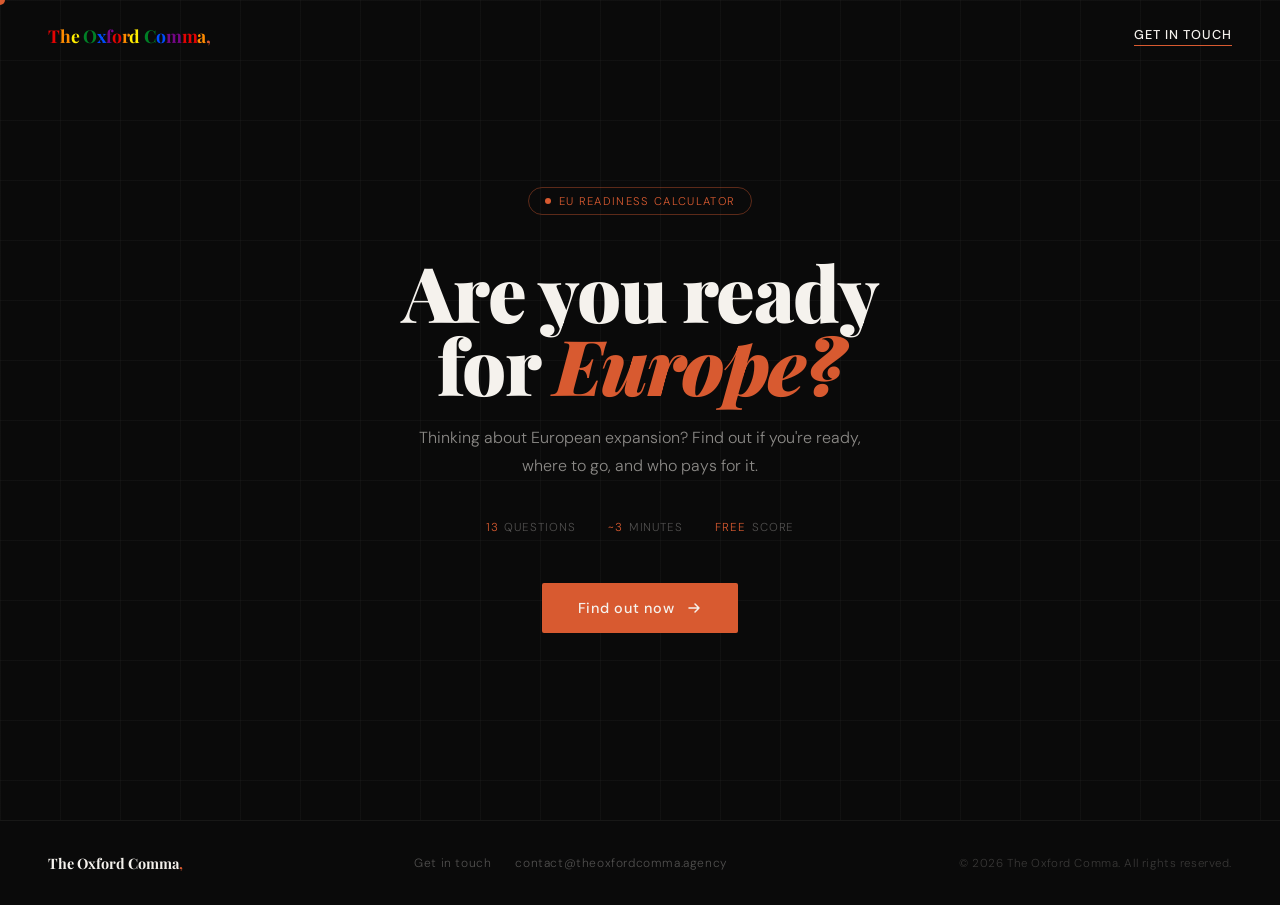
==== commit 67102272: "fixed nav-bar issue" ====
--- a/eu-readiness.html
+++ b/eu-readiness.html
@@ -15,7 +15,7 @@
 
   <meta charset="UTF-8">
   <meta name="viewport" content="width=device-width, initial-scale=1.0">
-  <title>Are You Ready for Europe? — The Oxford Comma</title>
+  <title>Are You Ready for Europe? - The Oxford Comma</title>
   <meta name="description"
     content="Find out if your Canadian tech company is ready for European expansion. 13 questions, 3 minutes, a personalised readiness score and market recommendation.">
 
@@ -41,7 +41,7 @@
   <!-- Nav injected here by components.js -->
   <div id="nav-placeholder"></div>
 
-  <main class="quiz-main" style="padding-top: 80px;">
+  <main class="quiz-main">
 
     <!-- Screen 1: Intro -->
     <div class="quiz-screen active" id="screen-intro">
@@ -146,7 +146,7 @@
                 </div>
                 <div class="market-meta-item">
                   <strong>Grants</strong>
-                  <span id="resultMarketGrants"></span> — verify current eligibility at launch.
+                  <span id="resultMarketGrants"></span> - verify current eligibility at launch.
                 </div>
               </div>
             </div>
@@ -158,7 +158,7 @@
           <div class="result-section-label">Funding & partners</div>
           <p class="funding-body" id="resultFundingCopy"></p>
           <div class="funding-note">
-            The Oxford Comma makes warm introductions to NFIA and Berlin Partner as part of our Strategic engagement —
+            The Oxford Comma makes warm introductions to NFIA and Berlin Partner as part of our Strategic engagement -
             the same introductions our paying clients receive.
           </div>
         </div>
--- a/eu-readiness.css
+++ b/eu-readiness.css
@@ -1,7 +1,7 @@
 /* ─────────────────────────────────────────────
-   The Oxford Comma — EU Readiness Quiz
+   The Oxford Comma - EU Readiness Quiz
    eu-readiness.css
-   Extends styles.css — all CSS variables
+   Extends styles.css - all CSS variables
    and base styles come from there.
 ───────────────────────────────────────────── */
 
